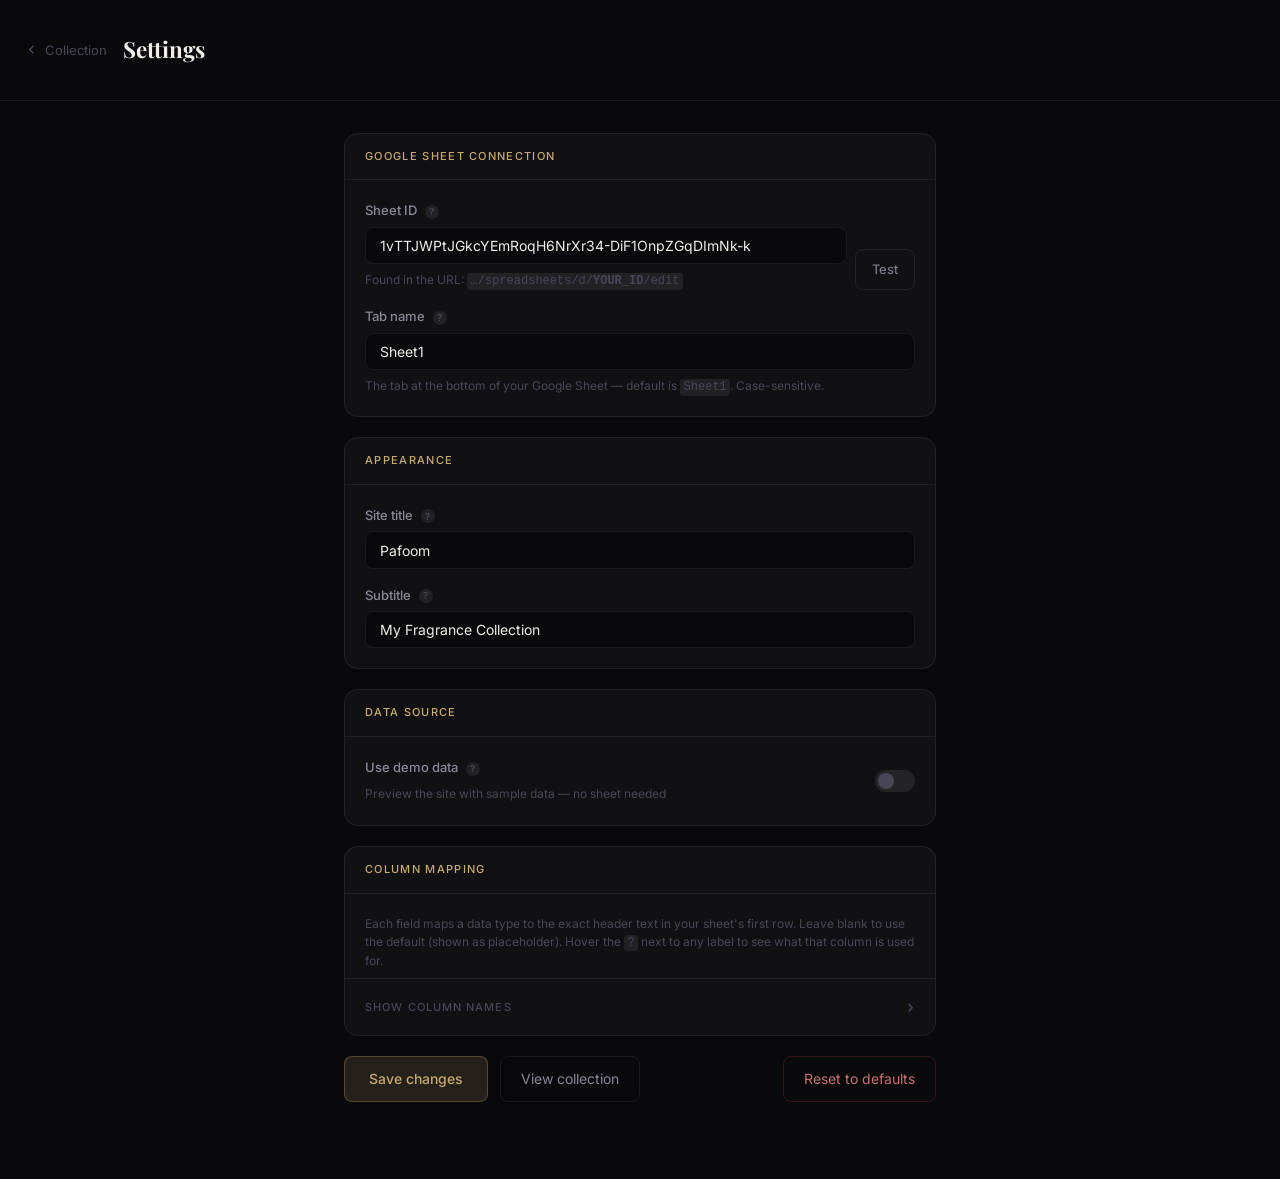
==== settings.html @ 5158071c "first commit" ====
<!DOCTYPE html>
<html lang="en">
<head>
  <meta charset="UTF-8">
  <meta name="viewport" content="width=device-width, initial-scale=1.0">
  <title>Settings — Pafoom</title>
  <link rel="preconnect" href="https://fonts.googleapis.com">
  <link rel="preconnect" href="https://fonts.gstatic.com" crossorigin>
  <link href="https://fonts.googleapis.com/css2?family=Playfair+Display:wght@600;700&family=Inter:wght@300;400;500&display=swap" rel="stylesheet">
  <link rel="stylesheet" href="style.css">
  <style>
    /* ── Settings layout ───────────────────────────────── */
    .settings-header {
      display: flex;
      align-items: center;
      gap: 1rem;
      padding: clamp(1.25rem, 3vw, 2rem) 1.5rem;
      border-bottom: 1px solid var(--border);
    }

    .back-link {
      display: inline-flex;
      align-items: center;
      gap: 0.35rem;
      color: var(--text-muted);
      text-decoration: none;
      font-size: 0.8125rem;
      transition: color var(--transition);
    }
    .back-link:hover { color: var(--gold); }
    .back-link svg { width: 15px; height: 15px; }

    .settings-title {
      font-family: 'Playfair Display', Georgia, serif;
      font-size: 1.4rem;
      font-weight: 700;
    }

    .settings-content {
      max-width: 640px;
      margin: 0 auto;
      padding: 2rem 1.5rem 5rem;
      display: flex;
      flex-direction: column;
      gap: 1.25rem;
    }

    /* ── Section card ──────────────────────────────────── */
    .settings-section {
      background: var(--surface);
      border: 1px solid var(--border);
      border-radius: var(--radius-lg);
      overflow: hidden;
    }

    .section-header {
      padding: 0.875rem 1.25rem;
      border-bottom: 1px solid var(--border);
    }

    .section-title {
      font-size: 0.6875rem;
      font-weight: 500;
      letter-spacing: 0.12em;
      text-transform: uppercase;
      color: var(--gold);
    }

    .section-body {
      padding: 1.25rem;
      display: flex;
      flex-direction: column;
      gap: 1rem;
    }

    /* ── Form fields ───────────────────────────────────── */
    .field {
      display: flex;
      flex-direction: column;
      gap: 0.35rem;
    }

    .field label {
      font-size: 0.8125rem;
      font-weight: 500;
      color: var(--text-secondary);
    }

    .field-hint {
      font-size: 0.75rem;
      color: var(--text-muted);
      line-height: 1.5;
      margin-top: 0.1rem;
    }

    .field input[type="text"] {
      width: 100%;
      padding: 0.575rem 0.875rem;
      background: var(--bg);
      border: 1px solid var(--border);
      border-radius: var(--radius-md);
      color: var(--text-primary);
      font-size: 0.875rem;
      font-family: inherit;
      outline: none;
      transition: border-color var(--transition), box-shadow var(--transition);
    }
    .field input[type="text"]:focus {
      border-color: var(--gold);
      box-shadow: 0 0 0 3px var(--gold-dim);
    }
    .field input::placeholder { color: var(--text-muted); }

    /* Sheet ID row: input + test button side by side */
    .input-with-btn {
      display: flex;
      gap: 0.5rem;
    }
    .input-with-btn .field { flex: 1; }
    .input-with-btn .field input[type="text"] { margin: 0; }

    .btn-test {
      padding: 0.575rem 1rem;
      border: 1px solid var(--border);
      border-radius: var(--radius-md);
      color: var(--text-secondary);
      font-size: 0.8125rem;
      white-space: nowrap;
      align-self: flex-end;
      transition: border-color var(--transition), color var(--transition);
      flex-shrink: 0;
    }
    .btn-test:hover { border-color: var(--border-hover); color: var(--gold); }

    /* Connection status pill */
    .connection-status {
      display: none;
      align-items: center;
      gap: 0.4rem;
      font-size: 0.8125rem;
      padding: 0.45rem 0.75rem;
      border-radius: var(--radius-md);
    }
    .connection-status.status-ok      { display: flex; background: var(--owned-bg);              color: var(--owned-color); }
    .connection-status.status-error   { display: flex; background: rgba(220,80,80,0.1);          color: #e87878; }
    .connection-status.status-testing { display: flex; background: rgba(255,255,255,0.04);       color: var(--text-muted); }

    /* ── Toggle ────────────────────────────────────────── */
    .toggle-field {
      display: flex;
      align-items: center;
      justify-content: space-between;
      gap: 1.5rem;
    }

    .toggle-info .toggle-label {
      display: block;
      font-size: 0.8125rem;
      font-weight: 500;
      color: var(--text-secondary);
      margin-bottom: 0.2rem;
    }

    .toggle-switch {
      position: relative;
      width: 40px;
      height: 22px;
      flex-shrink: 0;
    }
    .toggle-switch input { position: absolute; opacity: 0; width: 0; height: 0; }

    .toggle-track {
      position: absolute;
      inset: 0;
      background: rgba(255,255,255,0.08);
      border-radius: 100px;
      cursor: pointer;
      transition: background var(--transition);
    }
    .toggle-track::before {
      content: '';
      position: absolute;
      width: 16px; height: 16px;
      background: var(--text-muted);
      border-radius: 50%;
      top: 3px; left: 3px;
      transition: transform var(--transition), background var(--transition);
    }
    .toggle-switch input:checked + .toggle-track {
      background: var(--gold-dim);
      border: 1px solid rgba(200,169,110,0.3);
    }
    .toggle-switch input:checked + .toggle-track::before {
      transform: translateX(18px);
      background: var(--gold);
    }

    /* ── Column mapping (collapsible) ──────────────────── */
    details > summary {
      list-style: none;
      cursor: pointer;
      padding: 0.875rem 1.25rem;
      font-size: 0.6875rem;
      font-weight: 500;
      letter-spacing: 0.1em;
      text-transform: uppercase;
      color: var(--text-muted);
      border-top: 1px solid var(--border);
      display: flex;
      align-items: center;
      user-select: none;
      transition: color var(--transition);
    }
    details > summary::-webkit-details-marker { display: none; }
    details > summary::after {
      content: '›';
      margin-left: auto;
      font-size: 1.1rem;
      transition: transform var(--transition);
    }
    details[open] > summary::after { transform: rotate(90deg); }
    details > summary:hover { color: var(--text-secondary); }

    .columns-grid {
      display: grid;
      grid-template-columns: 1fr 1fr;
      gap: 0.75rem;
      padding: 1rem 1.25rem 1.25rem;
    }
    @media (max-width: 460px) { .columns-grid { grid-template-columns: 1fr; } }

    /* ── Action bar ────────────────────────────────────── */
    .action-bar {
      display: flex;
      gap: 0.75rem;
      flex-wrap: wrap;
    }

    .btn-primary {
      padding: 0.65rem 1.5rem;
      background: var(--gold-dim);
      border: 1px solid rgba(200,169,110,0.3);
      border-radius: var(--radius-md);
      color: var(--gold);
      font-size: 0.875rem;
      font-weight: 500;
      transition: background var(--transition);
    }
    .btn-primary:hover { background: rgba(200,169,110,0.22); }

    .btn-secondary {
      padding: 0.65rem 1.25rem;
      border: 1px solid var(--border);
      border-radius: var(--radius-md);
      color: var(--text-secondary);
      font-size: 0.875rem;
      text-decoration: none;
      display: inline-flex;
      align-items: center;
      transition: border-color var(--transition), color var(--transition);
    }
    .btn-secondary:hover { border-color: var(--border-hover); color: var(--text-primary); }

    .btn-danger {
      padding: 0.65rem 1.25rem;
      border: 1px solid rgba(220,80,80,0.18);
      border-radius: var(--radius-md);
      color: #c87070;
      font-size: 0.875rem;
      transition: background var(--transition);
      margin-left: auto;
    }
    .btn-danger:hover { background: rgba(220,80,80,0.08); }

    /* ── Toast ─────────────────────────────────────────── */
    .toast {
      position: fixed;
      bottom: 2rem;
      left: 50%;
      transform: translateX(-50%) translateY(3rem);
      background: #1c1c22;
      border: 1px solid rgba(200,169,110,0.25);
      border-radius: var(--radius-md);
      padding: 0.7rem 1.5rem;
      color: var(--gold);
      font-size: 0.875rem;
      box-shadow: 0 8px 32px rgba(0,0,0,0.5);
      opacity: 0;
      transition: transform 300ms var(--ease-out), opacity 280ms ease;
      z-index: 200;
      pointer-events: none;
    }
    .toast.show { opacity: 1; transform: translateX(-50%) translateY(0); }

    /* ── Tooltip icon ──────────────────────────────────── */
    .tip {
      display: inline-flex;
      align-items: center;
      justify-content: center;
      width: 14px;
      height: 14px;
      border-radius: 50%;
      background: rgba(255,255,255,0.07);
      color: var(--text-muted);
      font-size: 0.6rem;
      font-style: normal;
      font-weight: 600;
      cursor: help;
      position: relative;
      margin-left: 0.3rem;
      vertical-align: middle;
      flex-shrink: 0;
    }
    .tip::after {
      content: attr(data-tip);
      position: absolute;
      bottom: calc(100% + 7px);
      left: 50%;
      transform: translateX(-50%);
      background: #1e1e26;
      border: 1px solid var(--border);
      border-radius: var(--radius-md);
      padding: 0.45rem 0.65rem;
      font-size: 0.7rem;
      line-height: 1.5;
      color: var(--text-secondary);
      width: 210px;
      white-space: normal;
      pointer-events: none;
      opacity: 0;
      transition: opacity 150ms ease;
      z-index: 20;
      box-shadow: 0 6px 20px rgba(0,0,0,0.5);
    }
    /* flip tooltip downward when near top of page */
    .tip.tip-down::after {
      bottom: auto;
      top: calc(100% + 7px);
    }
    .tip:hover::after,
    .tip:focus-visible::after { opacity: 1; }
  </style>
</head>
<body>

  <header class="settings-header">
    <a href="index.html" class="back-link" aria-label="Back to collection">
      <svg viewBox="0 0 24 24" fill="none" stroke="currentColor" stroke-width="2" aria-hidden="true">
        <path d="m15 18-6-6 6-6"/>
      </svg>
      Collection
    </a>
    <h1 class="settings-title">Settings</h1>
  </header>

  <div class="settings-content">

    <!-- ── Google Sheet Connection ───────────────────── -->
    <div class="settings-section">
      <div class="section-header">
        <p class="section-title">Google Sheet Connection</p>
      </div>
      <div class="section-body">
        <div class="input-with-btn">
          <div class="field">
            <label for="sheetId">
              Sheet ID
              <i class="tip tip-down" tabindex="0"
                data-tip="The unique ID in your Google Sheets URL, between /d/ and /edit. You can also paste the full URL here — the ID will be extracted automatically.">?</i>
            </label>
            <input type="text" id="sheetId"
              placeholder="Paste your Sheet ID or the full Google Sheets URL">
            <span class="field-hint">
              Found in the URL:
              <code style="background:rgba(255,255,255,0.07);padding:.1em .3em;border-radius:3px">…/spreadsheets/d/<strong>YOUR_ID</strong>/edit</code>
            </span>
          </div>
          <button class="btn-test" id="btn-test" onclick="testConnection()">Test</button>
        </div>
        <div class="connection-status" id="connection-status"></div>
        <div class="field">
          <label for="sheetName">
            Tab name
            <i class="tip tip-down" tabindex="0"
              data-tip="The name on the sheet tab at the bottom of Google Sheets. It is case-sensitive. If you renamed it (e.g. 'Collection'), enter that name here.">?</i>
          </label>
          <input type="text" id="sheetName" placeholder="Sheet1">
          <span class="field-hint">The tab at the bottom of your Google Sheet — default is <code style="background:rgba(255,255,255,0.07);padding:.1em .3em;border-radius:3px">Sheet1</code>. Case-sensitive.</span>
        </div>
      </div>
    </div>

    <!-- ── Appearance ────────────────────────────────── -->
    <div class="settings-section">
      <div class="section-header">
        <p class="section-title">Appearance</p>
      </div>
      <div class="section-body">
        <div class="field">
          <label for="siteTitle">
            Site title
            <i class="tip" tabindex="0"
              data-tip="The large heading shown at the top of your collection page and in the browser tab.">?</i>
          </label>
          <input type="text" id="siteTitle" placeholder="Pafoom">
        </div>
        <div class="field">
          <label for="siteSubtitle">
            Subtitle
            <i class="tip" tabindex="0"
              data-tip="The smaller line shown below the title in gold uppercase lettering.">?</i>
          </label>
          <input type="text" id="siteSubtitle" placeholder="My Fragrance Collection">
        </div>
      </div>
    </div>

    <!-- ── Data Source ────────────────────────────────── -->
    <div class="settings-section">
      <div class="section-header">
        <p class="section-title">Data Source</p>
      </div>
      <div class="section-body">
        <div class="toggle-field">
          <div class="toggle-info">
            <span class="toggle-label">
              Use demo data
              <i class="tip" tabindex="0"
                data-tip="Shows 12 built-in sample fragrances so you can preview the layout without connecting a sheet. Turn off to load your real collection.">?</i>
            </span>
            <span class="field-hint">Preview the site with sample data — no sheet needed</span>
          </div>
          <label class="toggle-switch" aria-label="Use demo data">
            <input type="checkbox" id="useMockData">
            <span class="toggle-track"></span>
          </label>
        </div>
      </div>
    </div>

    <!-- ── Column Mapping ────────────────────────────── -->
    <div class="settings-section">
      <div class="section-header">
        <p class="section-title">Column Mapping</p>
      </div>
      <div class="section-body" style="padding-bottom: 0.5rem;">
        <p class="field-hint">
          Each field maps a data type to the exact header text in your sheet's first row.
          Leave blank to use the default (shown as placeholder). Hover the <code style="background:rgba(255,255,255,0.07);padding:.1em .3em;border-radius:3px">?</code> next to any label to see what that column is used for.
        </p>
      </div>
      <details>
        <summary>Show column names</summary>
        <div class="columns-grid" id="columns-grid">
          <!-- built by settings.js -->
        </div>
      </details>
    </div>

    <!-- ── Actions ───────────────────────────────────── -->
    <div class="action-bar">
      <button class="btn-primary" onclick="saveSettings()">Save changes</button>
      <a href="index.html" class="btn-secondary">View collection</a>
      <button class="btn-danger" onclick="resetSettings()">Reset to defaults</button>
    </div>

  </div>

  <div class="toast" id="toast"></div>

  <script src="config.js"></script>
  <script src="settings.js"></script>
</body>
</html>
---- style.css ----
/* ============================================================
   PAFOOM — Styles
   Dark luxury theme
   ============================================================ */

/* ── Tokens ─────────────────────────────────────────────── */
:root {
  --bg:             #09090b;
  --surface:        #111114;
  --surface-hover:  #18181d;
  --border:         rgba(255 255 255 / 0.07);
  --border-hover:   rgba(200 169 110 / 0.4);

  --gold:           #c8a96e;
  --gold-dim:       rgba(200, 169, 110, 0.15);
  --gold-glow:      rgba(200, 169, 110, 0.08);

  --text-primary:   #f0ede8;
  --text-secondary: #8a8794;
  --text-muted:     #484655;

  --owned-bg:       rgba(74, 158, 107, 0.15);
  --owned-color:    #6dcf96;
  --wishlist-bg:    rgba(123, 104, 200, 0.15);
  --wishlist-color: #a896e8;
  --decant-bg:      rgba(200, 136, 74, 0.15);
  --decant-color:   #e8a870;
  --gifted-bg:      rgba(200, 74, 120, 0.15);
  --gifted-color:   #e878a0;

  --radius-sm: 4px;
  --radius-md: 8px;
  --radius-lg: 14px;

  --ease-out: cubic-bezier(0.16, 1, 0.3, 1);
  --transition: 220ms var(--ease-out);
}

/* ── Reset ───────────────────────────────────────────────── */
*, *::before, *::after { box-sizing: border-box; margin: 0; padding: 0; }

html {
  color-scheme: dark;
  scroll-behavior: smooth;
}

body {
  background: var(--bg);
  color: var(--text-primary);
  font-family: 'Inter', system-ui, -apple-system, sans-serif;
  font-size: 0.9375rem;
  line-height: 1.6;
  min-height: 100dvh;
  -webkit-font-smoothing: antialiased;
}

body.modal-open { overflow: hidden; }

img { display: block; max-width: 100%; }
button { cursor: pointer; font: inherit; border: none; background: none; color: inherit; }
select { font: inherit; }

/* ── Header ─────────────────────────────────────────────── */
.site-header {
  position: relative;
  padding: clamp(3rem, 8vw, 6rem) 1.5rem clamp(2rem, 5vw, 4rem);
  text-align: center;
  border-bottom: 1px solid var(--border);
  overflow: hidden;
}

.settings-link {
  position: absolute;
  top: 1.25rem;
  right: 1.5rem;
  width: 36px;
  height: 36px;
  display: flex;
  align-items: center;
  justify-content: center;
  border-radius: 50%;
  color: var(--text-muted);
  transition: color var(--transition), background var(--transition);
  text-decoration: none;
}
.settings-link svg { width: 18px; height: 18px; }
.settings-link:hover { color: var(--gold); background: var(--gold-dim); }

.site-header::before {
  content: '';
  position: absolute;
  inset: 0;
  background:
    radial-gradient(ellipse 60% 80% at 50% 0%, rgba(200, 169, 110, 0.06) 0%, transparent 70%);
  pointer-events: none;
}

.site-title {
  font-family: 'Playfair Display', Georgia, serif;
  font-size: clamp(2.4rem, 6vw, 4.5rem);
  font-weight: 700;
  letter-spacing: -0.02em;
  color: var(--text-primary);
  line-height: 1.1;
}

.site-subtitle {
  margin-top: 0.5rem;
  font-size: 0.875rem;
  letter-spacing: 0.18em;
  text-transform: uppercase;
  color: var(--gold);
  font-weight: 400;
}

/* ── Main ────────────────────────────────────────────────── */
.main-content {
  max-width: 1440px;
  margin: 0 auto;
  padding: 2rem 1.5rem 4rem;
}

/* ── Controls ────────────────────────────────────────────── */
.controls {
  display: flex;
  flex-wrap: wrap;
  gap: 0.75rem;
  align-items: center;
  margin-bottom: 1.25rem;
}

.search-bar {
  position: relative;
  flex: 1;
  min-width: 200px;
  max-width: 380px;
}

.search-bar input {
  width: 100%;
  padding: 0.6rem 2.5rem 0.6rem 1rem;
  background: var(--surface);
  border: 1px solid var(--border);
  border-radius: var(--radius-md);
  color: var(--text-primary);
  font-size: 0.875rem;
  outline: none;
  transition: border-color var(--transition), box-shadow var(--transition);
}

.search-bar input::placeholder { color: var(--text-muted); }
.search-bar input:focus {
  border-color: var(--gold);
  box-shadow: 0 0 0 3px var(--gold-dim);
}

.search-icon {
  position: absolute;
  right: 0.75rem;
  top: 50%;
  transform: translateY(-50%);
  width: 16px;
  height: 16px;
  color: var(--text-muted);
  pointer-events: none;
}

.filters {
  display: flex;
  gap: 0.5rem;
  flex-wrap: wrap;
}

.filters select {
  padding: 0.55rem 2rem 0.55rem 0.875rem;
  background: var(--surface);
  border: 1px solid var(--border);
  border-radius: var(--radius-md);
  color: var(--text-secondary);
  font-size: 0.8125rem;
  outline: none;
  appearance: none;
  background-image: url("data:image/svg+xml,%3Csvg xmlns='http://www.w3.org/2000/svg' width='12' height='8' viewBox='0 0 12 8'%3E%3Cpath d='M1 1l5 5 5-5' stroke='%238a8794' stroke-width='1.5' fill='none' stroke-linecap='round'/%3E%3C/svg%3E");
  background-repeat: no-repeat;
  background-position: right 0.6rem center;
  cursor: pointer;
  transition: border-color var(--transition);
}

.filters select:focus {
  border-color: var(--gold);
  outline: none;
}

/* ── Stats ───────────────────────────────────────────────── */
.collection-stats { margin-bottom: 1.5rem; min-height: 1.5rem; }

.stats-text {
  font-size: 0.8125rem;
  color: var(--text-muted);
  letter-spacing: 0.04em;
}

.stats-text span { color: var(--text-secondary); }

/* ── Grid ────────────────────────────────────────────────── */
.perfume-grid {
  display: grid;
  grid-template-columns: repeat(auto-fill, minmax(210px, 1fr));
  gap: 1.25rem;
}

/* ── Card ────────────────────────────────────────────────── */
.perfume-card {
  background: var(--surface);
  border: 1px solid var(--border);
  border-radius: var(--radius-lg);
  overflow: hidden;
  cursor: pointer;
  transition:
    transform 280ms var(--ease-out),
    border-color 220ms ease,
    box-shadow 280ms var(--ease-out);
}

.perfume-card:hover,
.perfume-card:focus-visible {
  transform: translateY(-4px);
  border-color: var(--border-hover);
  box-shadow:
    0 12px 40px rgba(0, 0, 0, 0.5),
    0 0 0 1px var(--border-hover),
    0 0 24px var(--gold-glow);
  outline: none;
}

/* image area */
.card-image-wrap {
  position: relative;
  aspect-ratio: 3 / 4;
  overflow: hidden;
  background: linear-gradient(160deg, #1a1820, #0f0e12);
}

.card-image {
  position: absolute;
  inset: 0;
  width: 100%;
  height: 100%;
  object-fit: cover;
  transition: transform 500ms var(--ease-out);
}

.perfume-card:hover .card-image { transform: scale(1.05); }

.card-image-placeholder {
  position: absolute;
  inset: 0;
  display: flex;
  align-items: center;
  justify-content: center;
  color: rgba(200, 169, 110, 0.25);
}

.card-image-placeholder svg { width: 56px; height: auto; }

/* when image loads, hide placeholder */
.card-image-wrap:has(.card-image:not([class*=error])) .card-image-placeholder {
  opacity: 0;
}

.status-badge {
  position: absolute;
  top: 0.6rem;
  right: 0.6rem;
  padding: 0.2rem 0.55rem;
  border-radius: 100px;
  font-size: 0.6875rem;
  font-weight: 500;
  letter-spacing: 0.04em;
  text-transform: capitalize;
  backdrop-filter: blur(8px);
}

.status-owned   { background: var(--owned-bg);    color: var(--owned-color); }
.status-wishlist{ background: var(--wishlist-bg);  color: var(--wishlist-color); }
.status-decant  { background: var(--decant-bg);    color: var(--decant-color); }
.status-gifted  { background: var(--gifted-bg);    color: var(--gifted-color); }

/* card body */
.card-body {
  padding: 0.875rem 1rem 1rem;
}

.card-brand {
  font-size: 0.6875rem;
  letter-spacing: 0.12em;
  text-transform: uppercase;
  color: var(--gold);
  font-weight: 500;
  margin-bottom: 0.2rem;
  white-space: nowrap;
  overflow: hidden;
  text-overflow: ellipsis;
}

.card-name {
  font-family: 'Playfair Display', Georgia, serif;
  font-size: 1rem;
  font-weight: 600;
  line-height: 1.25;
  color: var(--text-primary);
  margin-bottom: 0.4rem;
  display: -webkit-box;
  -webkit-line-clamp: 2;
  -webkit-box-orient: vertical;
  overflow: hidden;
}

.card-rating, .stars {
  font-size: 0.75rem;
  color: var(--gold);
  letter-spacing: 0.05em;
  margin-bottom: 0.5rem;
}

.card-notes {
  display: flex;
  flex-wrap: wrap;
  gap: 0.25rem;
  margin-bottom: 0.5rem;
}

.note-tag {
  padding: 0.15rem 0.5rem;
  background: var(--gold-dim);
  color: var(--gold);
  border-radius: 100px;
  font-size: 0.6875rem;
  white-space: nowrap;
}

.card-meta {
  display: flex;
  flex-wrap: wrap;
  gap: 0.25rem;
  margin-top: 0.25rem;
}

.meta-tag {
  padding: 0.15rem 0.5rem;
  background: rgba(255 255 255 / 0.05);
  color: var(--text-muted);
  border-radius: 100px;
  font-size: 0.6875rem;
  border: 1px solid var(--border);
  white-space: nowrap;
}

/* ── Skeleton ────────────────────────────────────────────── */
.skeleton-card {
  background: var(--surface);
  border: 1px solid var(--border);
  border-radius: var(--radius-lg);
  overflow: hidden;
}

.skeleton-img {
  aspect-ratio: 3 / 4;
  width: 100%;
}

.skeleton-body {
  padding: 0.875rem 1rem 1rem;
  display: flex;
  flex-direction: column;
  gap: 0.5rem;
}

.skeleton {
  background: linear-gradient(90deg,
    rgba(255,255,255,0.04) 25%,
    rgba(255,255,255,0.08) 50%,
    rgba(255,255,255,0.04) 75%);
  background-size: 200% 100%;
  animation: shimmer 1.6s infinite;
  border-radius: var(--radius-sm);
  height: 12px;
}

.skeleton.skeleton-line       { width: 100%; }
.skeleton.skeleton-line.short  { width: 50%; height: 10px; }
.skeleton.skeleton-line.medium { width: 75%; }

@keyframes shimmer {
  0%   { background-position: 200% 0; }
  100% { background-position: -200% 0; }
}

/* ── Empty / Error / Setup states ───────────────────────── */
.empty-state,
.error-state,
.setup-state {
  grid-column: 1 / -1;
  text-align: center;
  padding: 5rem 2rem;
  color: var(--text-secondary);
}

.empty-icon {
  font-size: 2.5rem;
  color: var(--text-muted);
  margin-bottom: 1rem;
}

.error-title {
  font-family: 'Playfair Display', Georgia, serif;
  font-size: 1.25rem;
  color: #e87878;
  margin-bottom: 0.5rem;
}

.error-detail {
  font-size: 0.875rem;
  color: var(--text-muted);
  font-family: monospace;
  margin-bottom: 1.25rem;
}

.error-tips {
  text-align: left;
  display: inline-block;
  margin: 0 auto 1.5rem;
  font-size: 0.875rem;
  line-height: 2;
  color: var(--text-secondary);
}

.error-tips code, .setup-state code {
  background: rgba(255,255,255,0.08);
  padding: 0.1em 0.4em;
  border-radius: 3px;
  font-size: 0.85em;
}

.setup-title {
  font-family: 'Playfair Display', Georgia, serif;
  font-size: 1.75rem;
  color: var(--gold);
  margin-bottom: 1rem;
}

.setup-steps {
  text-align: left;
  display: inline-block;
  margin: 1.25rem auto 0;
  font-size: 0.9rem;
  line-height: 2.2;
  color: var(--text-secondary);
  padding-left: 1.25rem;
}

.btn-reset {
  margin-top: 1.25rem;
  padding: 0.55rem 1.5rem;
  border: 1px solid var(--border-hover);
  border-radius: var(--radius-md);
  color: var(--gold);
  font-size: 0.875rem;
  transition: background var(--transition);
}

.btn-reset:hover { background: var(--gold-dim); }

/* ── Modal ───────────────────────────────────────────────── */
.modal-overlay {
  position: fixed;
  inset: 0;
  background: rgba(0, 0, 0, 0.75);
  backdrop-filter: blur(6px);
  display: flex;
  align-items: center;
  justify-content: center;
  padding: 1.5rem;
  z-index: 100;
  animation: fade-in 200ms ease forwards;
}

.modal-overlay[hidden] { display: none; }

@keyframes fade-in {
  from { opacity: 0; }
  to   { opacity: 1; }
}

.modal {
  position: relative;
  background: #141418;
  border: 1px solid rgba(200, 169, 110, 0.2);
  border-radius: var(--radius-lg);
  max-width: 780px;
  width: 100%;
  max-height: 90dvh;
  overflow-y: auto;
  animation: slide-up 280ms var(--ease-out) forwards;
  display: grid;
  grid-template-columns: 1fr 1fr;
}

@media (max-width: 580px) { .modal { grid-template-columns: 1fr; } }

@keyframes slide-up {
  from { opacity: 0; transform: translateY(20px); }
  to   { opacity: 1; transform: translateY(0); }
}

.modal-close {
  position: absolute;
  top: 1rem;
  right: 1rem;
  z-index: 10;
  width: 32px;
  height: 32px;
  border-radius: 50%;
  background: rgba(255,255,255,0.08);
  display: flex;
  align-items: center;
  justify-content: center;
  color: var(--text-secondary);
  transition: background var(--transition), color var(--transition);
}

.modal-close svg { width: 16px; height: 16px; }
.modal-close:hover { background: rgba(255,255,255,0.14); color: var(--text-primary); }

.modal-content {
  display: contents;
}

.modal-image-wrap {
  position: relative;
  aspect-ratio: 3 / 4;
  border-radius: var(--radius-lg) 0 0 var(--radius-lg);
  overflow: hidden;
  background: linear-gradient(160deg, #1c1a24, #0e0d12);
}

@media (max-width: 580px) {
  .modal-image-wrap {
    border-radius: var(--radius-lg) var(--radius-lg) 0 0;
    aspect-ratio: 4 / 3;
  }
}

.modal-image {
  position: absolute;
  inset: 0;
  width: 100%;
  height: 100%;
  object-fit: cover;
}

.modal-placeholder svg { width: 80px; }

.modal-info {
  padding: 2rem 1.75rem 2rem;
  display: flex;
  flex-direction: column;
  gap: 0;
}

.modal-brand {
  font-size: 0.7rem;
  letter-spacing: 0.14em;
  text-transform: uppercase;
  color: var(--gold);
  font-weight: 500;
  margin-bottom: 0.35rem;
}

.modal-name {
  font-family: 'Playfair Display', Georgia, serif;
  font-size: clamp(1.35rem, 3vw, 1.75rem);
  font-weight: 700;
  line-height: 1.2;
  color: var(--text-primary);
  margin-bottom: 0.875rem;
}

.modal-badges {
  display: flex;
  flex-wrap: wrap;
  gap: 0.375rem;
  margin-bottom: 0.875rem;
}

.modal-rating {
  display: flex;
  align-items: center;
  gap: 0.5rem;
  margin-bottom: 1.25rem;
}

.modal-rating .stars { font-size: 0.875rem; }

.rating-num {
  font-size: 0.8125rem;
  color: var(--text-muted);
}

.modal-section { margin-bottom: 1.25rem; }

.modal-label {
  font-size: 0.6875rem;
  letter-spacing: 0.1em;
  text-transform: uppercase;
  color: var(--text-muted);
  font-weight: 500;
  margin-bottom: 0.5rem;
}

.modal-notes {
  display: flex;
  flex-wrap: wrap;
  gap: 0.35rem;
}

.modal-description {
  font-size: 0.9rem;
  color: var(--text-secondary);
  line-height: 1.7;
}

/* ── Footer ──────────────────────────────────────────────── */
.site-footer {
  text-align: center;
  padding: 2rem 1.5rem;
  font-size: 0.75rem;
  color: var(--text-muted);
  border-top: 1px solid var(--border);
  letter-spacing: 0.04em;
}

/* ── Demo banner ─────────────────────────────────────────── */
.demo-banner {
  margin-bottom: 1.5rem;
  padding: 0.6rem 1rem;
  background: var(--gold-dim);
  border: 1px solid rgba(200, 169, 110, 0.2);
  border-radius: var(--radius-md);
  font-size: 0.8125rem;
  color: var(--gold);
  text-align: center;
}

.demo-banner code {
  background: rgba(200, 169, 110, 0.15);
  padding: 0.1em 0.4em;
  border-radius: 3px;
  font-size: 0.9em;
}

/* ── Scrollbar (Webkit) ──────────────────────────────────── */
::-webkit-scrollbar { width: 6px; }
::-webkit-scrollbar-track { background: var(--bg); }
::-webkit-scrollbar-thumb { background: rgba(255,255,255,0.12); border-radius: 3px; }
::-webkit-scrollbar-thumb:hover { background: rgba(255,255,255,0.2); }

/* ── Responsive ──────────────────────────────────────────── */
@media (max-width: 600px) {
  .controls { flex-direction: column; align-items: stretch; }
  .search-bar { max-width: 100%; }
  .filters { gap: 0.4rem; }
  .filters select { flex: 1; min-width: 0; font-size: 0.75rem; }
}
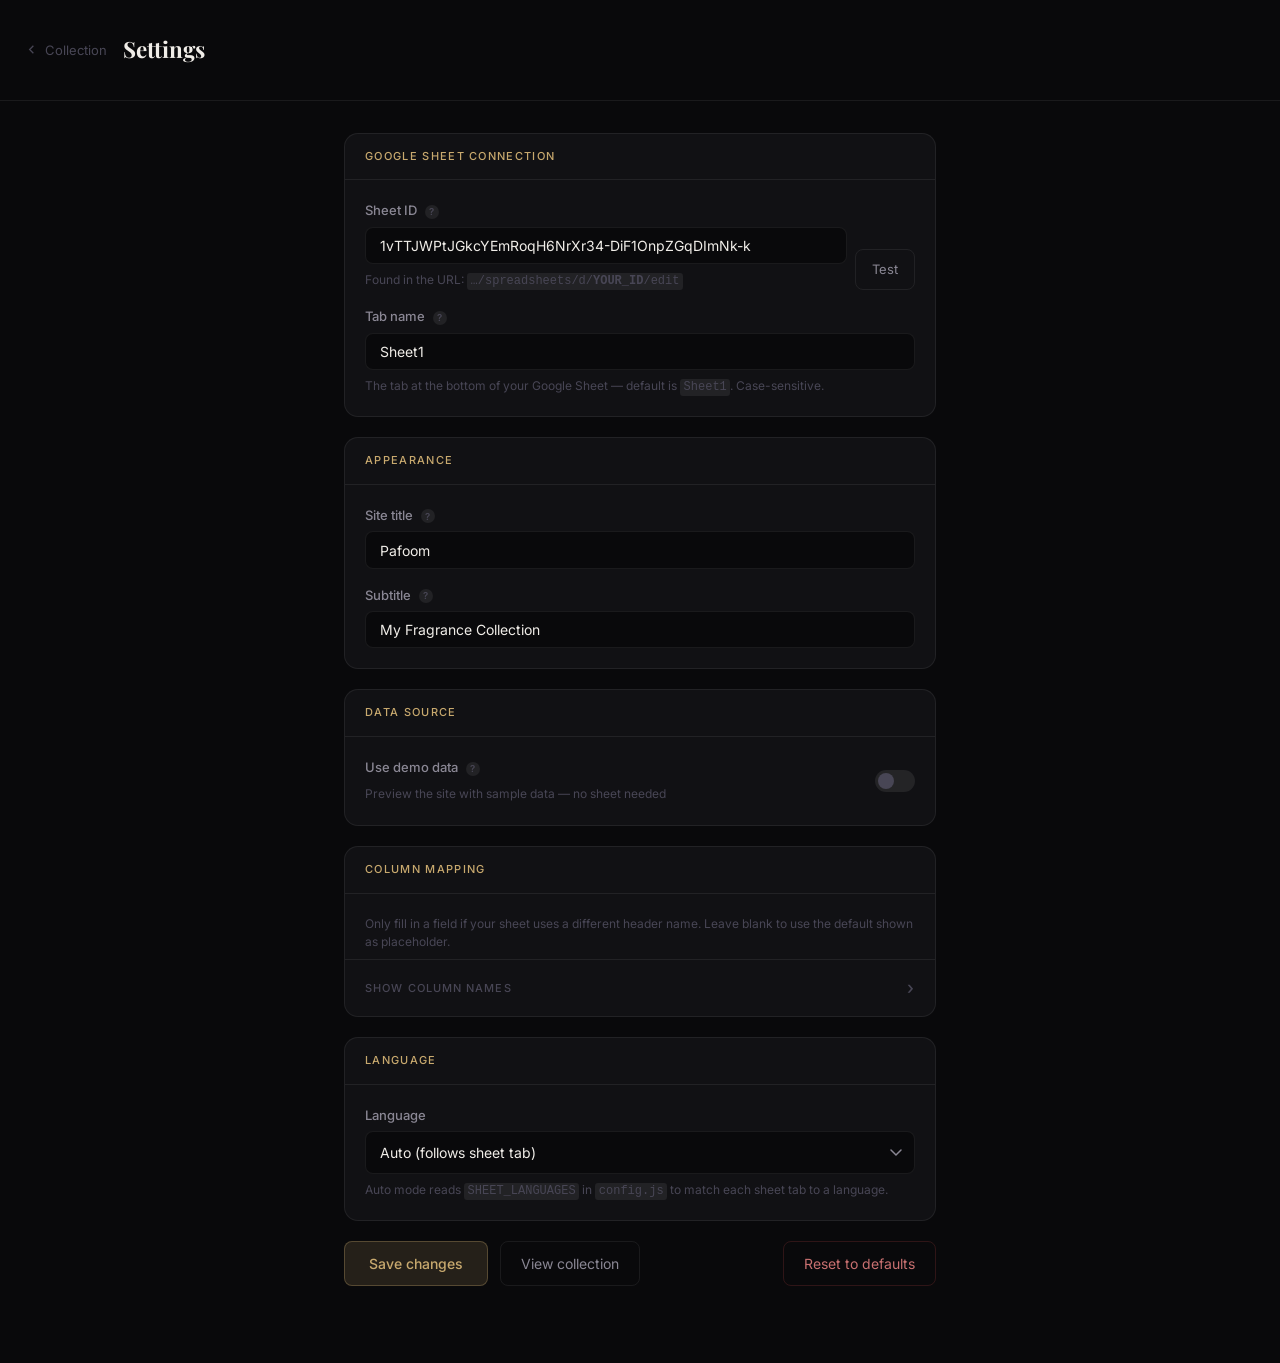
==== commit a2377340: "feat: add Thai/English localisation with auto sheet-tab detection - Add locale.js with complete en/t" ====
--- a/settings.html
+++ b/settings.html
@@ -6,7 +6,7 @@
   <title>Settings — Pafoom</title>
   <link rel="preconnect" href="https://fonts.googleapis.com">
   <link rel="preconnect" href="https://fonts.gstatic.com" crossorigin>
-  <link href="https://fonts.googleapis.com/css2?family=Playfair+Display:wght@600;700&family=Inter:wght@300;400;500&display=swap" rel="stylesheet">
+  <link href="https://fonts.googleapis.com/css2?family=Playfair+Display:wght@600;700&family=Inter:wght@300;400;500&family=Sarabun:wght@300;400;500&display=swap" rel="stylesheet">
   <link rel="stylesheet" href="style.css">
   <style>
     /* ── Settings layout ───────────────────────────────── */
@@ -91,6 +91,28 @@
       color: var(--text-muted);
       line-height: 1.5;
       margin-top: 0.1rem;
+    }
+
+    .field select {
+      width: 100%;
+      padding: 0.575rem 2rem 0.575rem 0.875rem;
+      background: var(--bg);
+      border: 1px solid var(--border);
+      border-radius: var(--radius-md);
+      color: var(--text-primary);
+      font-size: 0.875rem;
+      font-family: inherit;
+      outline: none;
+      appearance: none;
+      background-image: url("data:image/svg+xml,%3Csvg xmlns='http://www.w3.org/2000/svg' width='12' height='8' viewBox='0 0 12 8'%3E%3Cpath d='M1 1l5 5 5-5' stroke='%238a8794' stroke-width='1.5' fill='none' stroke-linecap='round'/%3E%3C/svg%3E");
+      background-repeat: no-repeat;
+      background-position: right 0.75rem center;
+      cursor: pointer;
+      transition: border-color var(--transition), box-shadow var(--transition);
+    }
+    .field select:focus {
+      border-color: var(--gold);
+      box-shadow: 0 0 0 3px var(--gold-dim);
     }
 
     .field input[type="text"] {
@@ -348,9 +370,9 @@
       <svg viewBox="0 0 24 24" fill="none" stroke="currentColor" stroke-width="2" aria-hidden="true">
         <path d="m15 18-6-6 6-6"/>
       </svg>
-      Collection
+      <span data-i18n="backLabel">Collection</span>
     </a>
-    <h1 class="settings-title">Settings</h1>
+    <h1 class="settings-title" data-i18n="settingsTitle">Settings</h1>
   </header>
 
   <div class="settings-content">
@@ -358,14 +380,14 @@
     <!-- ── Google Sheet Connection ───────────────────── -->
     <div class="settings-section">
       <div class="section-header">
-        <p class="section-title">Google Sheet Connection</p>
+        <p class="section-title" data-i18n="sectionConnection">Google Sheet Connection</p>
       </div>
       <div class="section-body">
         <div class="input-with-btn">
           <div class="field">
             <label for="sheetId">
-              Sheet ID
-              <i class="tip tip-down" tabindex="0"
+              <span data-i18n="fieldSheetId">Sheet ID</span>
+              <i class="tip tip-down" tabindex="0" data-i18n-tip="hintSheetId"
                 data-tip="The unique ID in your Google Sheets URL, between /d/ and /edit. You can also paste the full URL here — the ID will be extracted automatically.">?</i>
             </label>
             <input type="text" id="sheetId"
@@ -375,13 +397,13 @@
               <code style="background:rgba(255,255,255,0.07);padding:.1em .3em;border-radius:3px">…/spreadsheets/d/<strong>YOUR_ID</strong>/edit</code>
             </span>
           </div>
-          <button class="btn-test" id="btn-test" onclick="testConnection()">Test</button>
+          <button class="btn-test" id="btn-test" onclick="testConnection()" data-i18n="btnTest">Test</button>
         </div>
         <div class="connection-status" id="connection-status"></div>
         <div class="field">
           <label for="sheetName">
-            Tab name
-            <i class="tip tip-down" tabindex="0"
+            <span data-i18n="fieldTabName">Tab name</span>
+            <i class="tip tip-down" tabindex="0" data-i18n-tip="hintTabName"
               data-tip="The name on the sheet tab at the bottom of Google Sheets. It is case-sensitive. If you renamed it (e.g. 'Collection'), enter that name here.">?</i>
           </label>
           <input type="text" id="sheetName" placeholder="Sheet1">
@@ -393,21 +415,21 @@
     <!-- ── Appearance ────────────────────────────────── -->
     <div class="settings-section">
       <div class="section-header">
-        <p class="section-title">Appearance</p>
+        <p class="section-title" data-i18n="sectionAppearance">Appearance</p>
       </div>
       <div class="section-body">
         <div class="field">
           <label for="siteTitle">
-            Site title
-            <i class="tip" tabindex="0"
+            <span data-i18n="fieldSiteTitle">Site title</span>
+            <i class="tip" tabindex="0" data-i18n-tip="hintSiteTitle"
               data-tip="The large heading shown at the top of your collection page and in the browser tab.">?</i>
           </label>
           <input type="text" id="siteTitle" placeholder="Pafoom">
         </div>
         <div class="field">
           <label for="siteSubtitle">
-            Subtitle
-            <i class="tip" tabindex="0"
+            <span data-i18n="fieldSubtitle">Subtitle</span>
+            <i class="tip" tabindex="0" data-i18n-tip="hintSubtitle"
               data-tip="The smaller line shown below the title in gold uppercase lettering.">?</i>
           </label>
           <input type="text" id="siteSubtitle" placeholder="My Fragrance Collection">
@@ -418,17 +440,17 @@
     <!-- ── Data Source ────────────────────────────────── -->
     <div class="settings-section">
       <div class="section-header">
-        <p class="section-title">Data Source</p>
+        <p class="section-title" data-i18n="sectionDataSource">Data Source</p>
       </div>
       <div class="section-body">
         <div class="toggle-field">
           <div class="toggle-info">
             <span class="toggle-label">
-              Use demo data
-              <i class="tip" tabindex="0"
+              <span data-i18n="fieldUseMockData">Use demo data</span>
+              <i class="tip" tabindex="0" data-i18n-tip="hintUseMockData"
                 data-tip="Shows 12 built-in sample fragrances so you can preview the layout without connecting a sheet. Turn off to load your real collection.">?</i>
             </span>
-            <span class="field-hint">Preview the site with sample data — no sheet needed</span>
+            <span class="field-hint" data-i18n="hintUseMockDataSub">Preview the site with sample data — no sheet needed</span>
           </div>
           <label class="toggle-switch" aria-label="Use demo data">
             <input type="checkbox" id="useMockData">
@@ -441,33 +463,56 @@
     <!-- ── Column Mapping ────────────────────────────── -->
     <div class="settings-section">
       <div class="section-header">
-        <p class="section-title">Column Mapping</p>
+        <p class="section-title" data-i18n="sectionColumns">Column Mapping</p>
       </div>
       <div class="section-body" style="padding-bottom: 0.5rem;">
-        <p class="field-hint">
+        <p class="field-hint" data-i18n="columnMappingHint">
           Each field maps a data type to the exact header text in your sheet's first row.
-          Leave blank to use the default (shown as placeholder). Hover the <code style="background:rgba(255,255,255,0.07);padding:.1em .3em;border-radius:3px">?</code> next to any label to see what that column is used for.
+          Leave blank to use the default (shown as placeholder). Hover the ? next to any label to see what that column is used for.
         </p>
       </div>
       <details>
-        <summary>Show column names</summary>
+        <summary><span data-i18n="showColumnNames">Show column names</span></summary>
         <div class="columns-grid" id="columns-grid">
           <!-- built by settings.js -->
         </div>
       </details>
     </div>
 
+    <!-- ── Language ─────────────────────────────────── -->
+    <div class="settings-section">
+      <div class="section-header">
+        <p class="section-title" data-i18n="sectionLanguage">Language</p>
+      </div>
+      <div class="section-body">
+        <div class="field">
+          <label for="language"><span data-i18n="sectionLanguage">Language</span></label>
+          <select id="language">
+            <option value="auto">Auto (follows sheet tab)</option>
+            <option value="en">English</option>
+            <option value="th">ภาษาไทย</option>
+          </select>
+          <span class="field-hint">
+            Auto mode reads <code style="background:rgba(255,255,255,0.07);padding:.1em .3em;border-radius:3px">SHEET_LANGUAGES</code>
+            in <code style="background:rgba(255,255,255,0.07);padding:.1em .3em;border-radius:3px">config.js</code>
+            to match each sheet tab to a language.
+          </span>
+        </div>
+      </div>
+    </div>
+
     <!-- ── Actions ───────────────────────────────────── -->
     <div class="action-bar">
-      <button class="btn-primary" onclick="saveSettings()">Save changes</button>
-      <a href="index.html" class="btn-secondary">View collection</a>
-      <button class="btn-danger" onclick="resetSettings()">Reset to defaults</button>
+      <button class="btn-primary" onclick="saveSettings()" data-i18n="btnSave">Save changes</button>
+      <a href="index.html" class="btn-secondary" data-i18n="btnView">View collection</a>
+      <button class="btn-danger" onclick="resetSettings()" data-i18n="btnReset">Reset to defaults</button>
     </div>
 
   </div>
 
   <div class="toast" id="toast"></div>
 
+  <script src="locale.js"></script>
   <script src="config.js"></script>
   <script src="settings.js"></script>
 </body>
--- a/style.css
+++ b/style.css
@@ -47,7 +47,7 @@
 body {
   background: var(--bg);
   color: var(--text-primary);
-  font-family: 'Inter', system-ui, -apple-system, sans-serif;
+  font-family: 'Inter', 'Sarabun', system-ui, -apple-system, sans-serif;
   font-size: 0.9375rem;
   line-height: 1.6;
   min-height: 100dvh;
@@ -69,12 +69,32 @@
   overflow: hidden;
 }
 
-.settings-link {
+.header-actions {
   position: absolute;
   top: 1.25rem;
   right: 1.5rem;
-  width: 36px;
-  height: 36px;
+  display: flex;
+  align-items: center;
+  gap: 0.5rem;
+}
+
+.lang-toggle {
+  height: 30px;
+  padding: 0 0.6rem;
+  display: flex;
+  align-items: center;
+  border: 1px solid var(--border);
+  border-radius: var(--radius-md);
+  color: var(--text-muted);
+  font-size: 0.7rem;
+  letter-spacing: 0.06em;
+  transition: color var(--transition), border-color var(--transition), background var(--transition);
+}
+.lang-toggle:hover { color: var(--gold); border-color: var(--border-hover); background: var(--gold-dim); }
+
+.settings-link {
+  width: 32px;
+  height: 32px;
   display: flex;
   align-items: center;
   justify-content: center;
@@ -483,8 +503,11 @@
   justify-content: center;
   padding: 1.5rem;
   z-index: 100;
+  cursor: pointer;
   animation: fade-in 200ms ease forwards;
 }
+
+.modal { cursor: default; }
 
 .modal-overlay[hidden] { display: none; }
 
@@ -514,25 +537,6 @@
   to   { opacity: 1; transform: translateY(0); }
 }
 
-.modal-close {
-  position: absolute;
-  top: 1rem;
-  right: 1rem;
-  z-index: 10;
-  width: 32px;
-  height: 32px;
-  border-radius: 50%;
-  background: rgba(255,255,255,0.08);
-  display: flex;
-  align-items: center;
-  justify-content: center;
-  color: var(--text-secondary);
-  transition: background var(--transition), color var(--transition);
-}
-
-.modal-close svg { width: 16px; height: 16px; }
-.modal-close:hover { background: rgba(255,255,255,0.14); color: var(--text-primary); }
-
 .modal-content {
   display: contents;
 }
